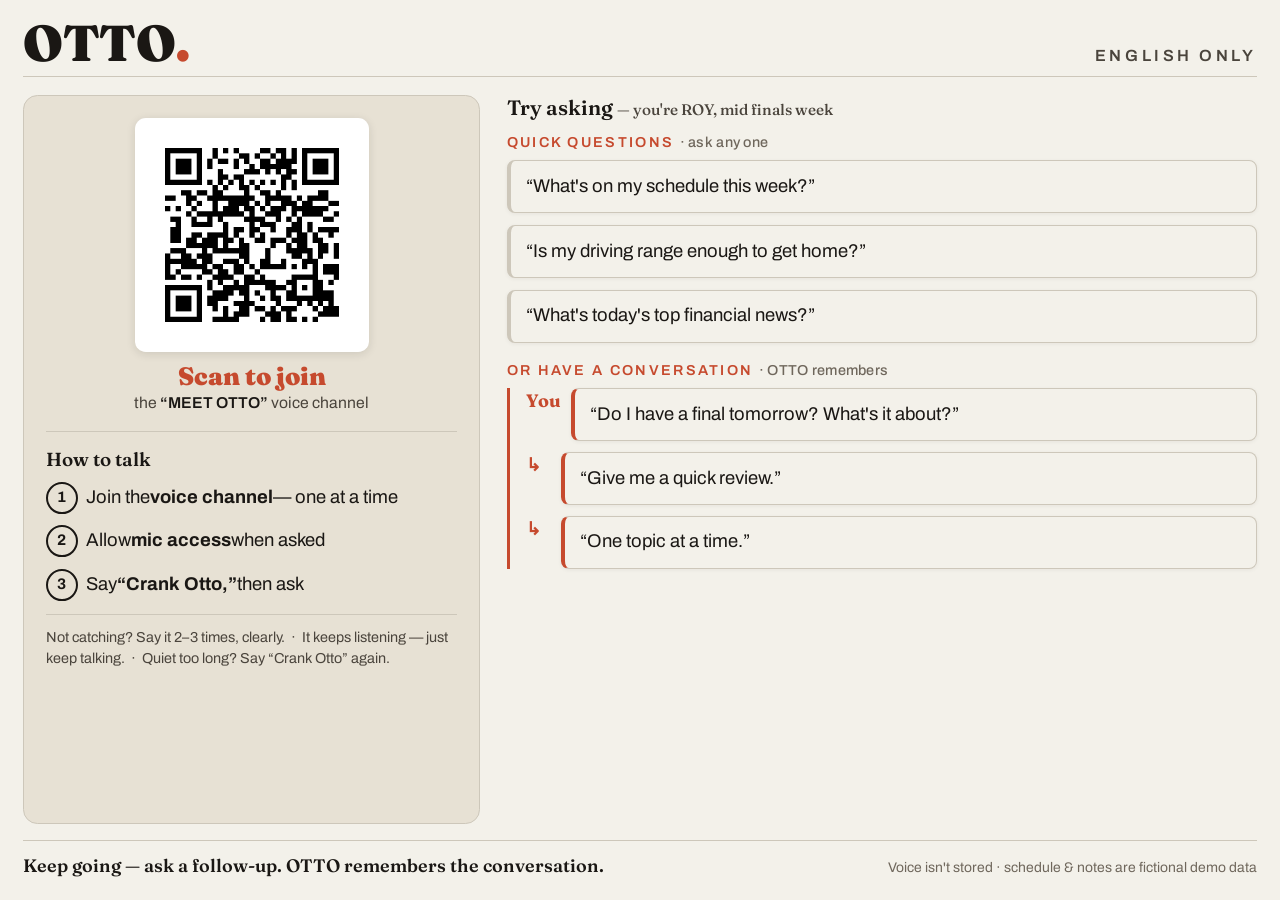
==== ipad-preview.html @ 3bde8e55 "stage redesign as ipad-preview.html (live ipad-examples.html unchanged) Co-Authored-By: Claude Opus " ====
<!DOCTYPE html>
<html lang="en">
<head>
<meta charset="UTF-8">
<meta name="viewport" content="width=device-width, initial-scale=1, viewport-fit=cover">
<meta name="apple-mobile-web-app-capable" content="yes">
<meta name="mobile-web-app-capable" content="yes">
<meta name="apple-mobile-web-app-status-bar-style" content="default">
<meta name="apple-mobile-web-app-title" content="OTTO">
<title>OTTO — Scan & talk</title>
<link rel="preconnect" href="https://fonts.googleapis.com">
<link rel="preconnect" href="https://fonts.gstatic.com" crossorigin>
<link href="https://fonts.googleapis.com/css2?family=Fraunces:ital,opsz,wght@0,9..144,600;0,9..144,900;1,9..144,600&family=Archivo:wght@400;500;600&display=swap" rel="stylesheet">
<style>
  :root{
    --bg:#f3f1ea; --paper:#1a1714; --accent:#c64a2e;
    --mute:#6f675c;            /* darkened for contrast (#5) */
    --rule:#cdc7ba; --panel:#e7e1d4; --body:#4a443c;
    --serif:"Fraunces",Georgia,"Times New Roman",serif;
    --sans:"Archivo",system-ui,-apple-system,"Helvetica Neue",Arial,sans-serif;
  }
  *{box-sizing:border-box; margin:0; padding:0;}
  html,body{height:100%;}
  body{
    background:var(--bg); color:var(--paper); font-family:var(--sans);
    min-height:100vh; width:100vw; overflow:auto;          /* (#2) 무음 잘림 방지 */
    display:flex; flex-direction:column;
    padding:clamp(16px,2.6vmin,34px);
  }

  /* ===== Top bar ===== */
  .topbar{display:flex; align-items:baseline; justify-content:space-between;
    border-bottom:1px solid var(--rule); padding-bottom:clamp(8px,1.3vmin,16px);}
  .wordmark{font-family:var(--serif); font-weight:900;
    font-size:clamp(34px,5.6vmin,68px); line-height:.8; letter-spacing:-.01em;}
  .wordmark .dot{color:var(--accent);}                      /* accent #1 */
  .lang{font-size:clamp(13px,1.8vmin,21px); letter-spacing:.22em; text-transform:uppercase;
    color:var(--body); font-weight:600; white-space:nowrap;}

  /* ===== Main split: ENTRY (left, dominant) | EXAMPLES (right) ===== */
  .main{flex:1; display:flex; gap:clamp(20px,3vmin,44px); padding-top:clamp(14px,2vmin,26px);
    min-height:0;}

  /* ---- LEFT: the real entry path (#1) ---- */
  .entry{flex:0 0 37%; display:flex; flex-direction:column; align-items:center;
    background:var(--panel); border:1px solid var(--rule); border-radius:clamp(12px,1.6vmin,20px);
    padding:clamp(16px,2.4vmin,30px); text-align:center;}
  .qr{width:clamp(150px,26vmin,300px); height:clamp(150px,26vmin,300px);
    background:#fff; border-radius:clamp(8px,1.2vmin,14px); padding:clamp(6px,1vmin,12px);
    object-fit:contain; box-shadow:0 2px 10px rgba(26,23,20,.12);}
  .qr-cap{font-family:var(--serif); font-weight:900; color:var(--accent);  /* accent #2 (CTA) */
    font-size:clamp(20px,2.8vmin,36px); margin-top:clamp(8px,1.3vmin,16px); line-height:1.05;}
  .qr-sub{color:var(--body); font-size:clamp(13px,1.75vmin,21px); margin-top:clamp(3px,.5vmin,7px);}
  .qr-sub b{font-weight:600; color:var(--paper);}
  .howlabel{font-family:var(--serif); font-weight:600; font-size:clamp(16px,2.1vmin,26px);
    margin:clamp(14px,2.2vmin,26px) 0 clamp(8px,1.3vmin,15px); align-self:stretch; text-align:left;
    border-top:1px solid var(--rule); padding-top:clamp(12px,1.8vmin,20px);}
  .steps{list-style:none; counter-reset:s; display:flex; flex-direction:column;
    gap:clamp(8px,1.4vmin,16px); align-self:stretch;}
  .steps li{counter-increment:s; position:relative; padding-left:clamp(34px,4.4vmin,52px);
    font-size:clamp(15px,2.05vmin,25px); line-height:1.3; text-align:left;
    display:flex; align-items:center; min-height:clamp(26px,3.4vmin,42px);}
  .steps li::before{content:counter(s); position:absolute; left:0; top:50%; transform:translateY(-50%);
    width:clamp(24px,3.1vmin,38px); height:clamp(24px,3.1vmin,38px); border-radius:50%;
    border:2px solid var(--paper); color:var(--paper); font-weight:700;
    font-size:clamp(13px,1.7vmin,21px); display:flex; align-items:center; justify-content:center;}
  .steps b{font-weight:700;}
  .tips{align-self:stretch; text-align:left; margin-top:clamp(10px,1.6vmin,18px);
    border-top:1px solid var(--rule); padding-top:clamp(8px,1.3vmin,14px);
    font-size:clamp(12px,1.6vmin,18px); line-height:1.45; color:var(--body);}

  /* ---- RIGHT: examples (supporting) ---- */
  .examples{flex:1; display:flex; flex-direction:column; min-width:0;}
  .ex-head{font-family:var(--serif); font-weight:600; font-size:clamp(17px,2.3vmin,28px);
    margin-bottom:clamp(10px,1.6vmin,18px);}
  .ex-head .who{color:var(--body); font-weight:500; font-size:.74em;}
  .ex-groups{flex:1; display:flex; flex-direction:column; gap:clamp(14px,2.2vmin,26px); min-height:0;}
  .group-label{font-size:clamp(12px,1.6vmin,18px); letter-spacing:.16em; text-transform:uppercase;
    color:var(--accent); font-weight:600; margin-bottom:clamp(7px,1.1vmin,13px);}  /* accent #3 */
  .group-label .n{color:var(--mute); letter-spacing:.02em; text-transform:none; font-weight:500;}

  /* a question = quote block (not a button) (#4,#10) */
  .q{background:var(--bg); border:1px solid var(--rule); border-left:4px solid var(--rule);
    border-radius:8px; box-shadow:0 1px 4px rgba(26,23,20,.06);
    padding:clamp(9px,1.5vmin,17px) clamp(12px,1.7vmin,18px);
    font-size:clamp(15px,2.05vmin,25px); line-height:1.3; color:var(--paper);}
  .q::before{content:"“";} .q::after{content:"”";}

  /* one-shots: separate cards, even spacing */
  .oneshots{display:flex; flex-direction:column; gap:clamp(8px,1.3vmin,15px);}

  /* conversation: a connected thread (#6) */
  .thread{border-left:3px solid var(--accent); padding-left:clamp(12px,1.8vmin,22px);
    display:flex; flex-direction:column; gap:clamp(7px,1.2vmin,14px);}
  .thread .q{border-left-color:var(--accent);}
  .thread .turn{display:flex; align-items:flex-start; gap:clamp(7px,1.1vmin,12px);}
  .thread .turn .lead{font-family:var(--serif); font-weight:700; color:var(--accent);
    font-size:clamp(15px,2vmin,24px); line-height:1.4; flex:0 0 auto; min-width:1.4em;}
  .thread .turn .q{flex:1;}

  /* ===== Footer ===== */
  .footer{border-top:1px solid var(--rule); padding-top:clamp(9px,1.4vmin,16px);
    margin-top:clamp(12px,1.8vmin,20px);
    display:flex; align-items:baseline; justify-content:space-between; gap:2vmin;}
  .keepgoing{font-family:var(--serif); font-weight:600; font-size:clamp(15px,2vmin,26px);}
  .privacy{font-size:clamp(12px,1.55vmin,18px); color:var(--mute); white-space:nowrap;}

  /* ===== Responsive: portrait → QR/entry on top (#10) ===== */
  @media (orientation:portrait){
    .main{flex-direction:column;}
    .entry{flex:none;}
  }
</style>
</head>
<body>

  <header class="topbar">
    <span class="wordmark">OTTO<span class="dot">.</span></span>
    <span class="lang">English only</span>
  </header>

  <main class="main">

    <!-- LEFT — the entry path (dominant) -->
    <section class="entry">
      <img class="qr" src="otto_qr.png" alt="Discord QR">
      <div class="qr-cap">Scan to join</div>
      <div class="qr-sub">the <b>“MEET OTTO”</b> voice channel</div>

      <div class="howlabel">How to talk</div>
      <ol class="steps">
        <li>Join the <b>voice channel</b> — one at a time</li>
        <li>Allow <b>mic access</b> when asked</li>
        <li>Say <b>“Crank&nbsp;Otto,”</b> then ask</li>
      </ol>
      <div class="tips">
        Not catching? Say it 2–3 times, clearly. &nbsp;·&nbsp;
        It keeps listening — just keep talking. &nbsp;·&nbsp;
        Quiet too long? Say “Crank Otto” again.
      </div>
    </section>

    <!-- RIGHT — what to ask (supporting) -->
    <section class="examples">
      <div class="ex-head">Try asking <span class="who">— you're ROY, mid finals week</span></div>

      <div class="ex-groups">
        <div>
          <div class="group-label">Quick questions <span class="n">· ask any one</span></div>
          <div class="oneshots">
            <div class="q">What's on my schedule this week?</div>
            <div class="q">Is my driving range enough to get home?</div>
            <div class="q">What's today's top financial news?</div>
          </div>
        </div>

        <div>
          <div class="group-label">Or have a conversation <span class="n">· OTTO remembers</span></div>
          <div class="thread">
            <div class="turn"><span class="lead">You</span><span class="q">Do I have a final tomorrow? What's it about?</span></div>
            <div class="turn"><span class="lead">↳</span><span class="q">Give me a quick review.</span></div>
            <div class="turn"><span class="lead">↳</span><span class="q">One topic at a time.</span></div>
          </div>
        </div>
      </div>
    </section>

  </main>

  <footer class="footer">
    <span class="keepgoing">Keep going — ask a follow-up. OTTO remembers the conversation.</span>
    <span class="privacy">Voice isn't stored · schedule &amp; notes are fictional demo data</span>
  </footer>

  <!-- 10분 자동 새로고침(검증 완료). 폰트는 브라우저 캐시라 재로드 시 FOUT 거의 없음. 부스 확정 시 제거 가능. -->
  <script>setTimeout(function(){ location.reload(); }, 600000);</script>

</body>
</html>
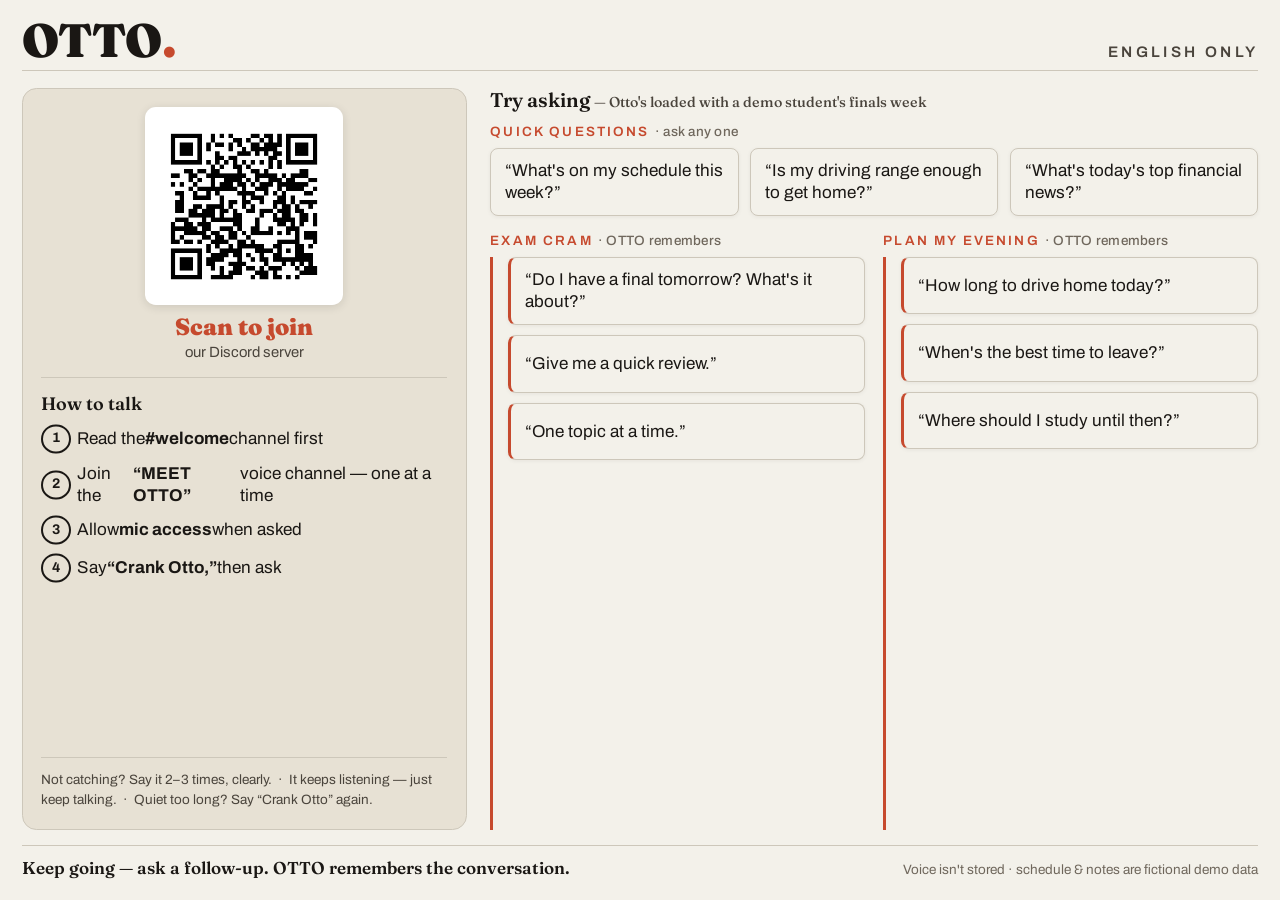
==== commit 3a2b8752: "preview: ipad v3 — #welcome step, uniform thread cards, restore Plan my evening, drop ROY identity C" ====
--- a/ipad-preview.html
+++ b/ipad-preview.html
@@ -14,8 +14,7 @@
 <style>
   :root{
     --bg:#f3f1ea; --paper:#1a1714; --accent:#c64a2e;
-    --mute:#6f675c;            /* darkened for contrast (#5) */
-    --rule:#cdc7ba; --panel:#e7e1d4; --body:#4a443c;
+    --mute:#6f675c; --rule:#cdc7ba; --panel:#e7e1d4; --body:#4a443c;
     --serif:"Fraunces",Georgia,"Times New Roman",serif;
     --sans:"Archivo",system-ui,-apple-system,"Helvetica Neue",Arial,sans-serif;
   }
@@ -23,92 +22,91 @@
   html,body{height:100%;}
   body{
     background:var(--bg); color:var(--paper); font-family:var(--sans);
-    min-height:100vh; width:100vw; overflow:auto;          /* (#2) 무음 잘림 방지 */
-    display:flex; flex-direction:column;
-    padding:clamp(16px,2.6vmin,34px);
+    min-height:100vh; width:100vw; overflow:auto;
+    display:flex; flex-direction:column; padding:clamp(14px,2.4vmin,30px);
   }
 
   /* ===== Top bar ===== */
   .topbar{display:flex; align-items:baseline; justify-content:space-between;
-    border-bottom:1px solid var(--rule); padding-bottom:clamp(8px,1.3vmin,16px);}
+    border-bottom:1px solid var(--rule); padding-bottom:clamp(7px,1.2vmin,14px);}
   .wordmark{font-family:var(--serif); font-weight:900;
-    font-size:clamp(34px,5.6vmin,68px); line-height:.8; letter-spacing:-.01em;}
-  .wordmark .dot{color:var(--accent);}                      /* accent #1 */
-  .lang{font-size:clamp(13px,1.8vmin,21px); letter-spacing:.22em; text-transform:uppercase;
+    font-size:clamp(32px,5.2vmin,64px); line-height:.8; letter-spacing:-.01em;}
+  .wordmark .dot{color:var(--accent);}
+  .lang{font-size:clamp(12px,1.7vmin,20px); letter-spacing:.22em; text-transform:uppercase;
     color:var(--body); font-weight:600; white-space:nowrap;}
 
-  /* ===== Main split: ENTRY (left, dominant) | EXAMPLES (right) ===== */
-  .main{flex:1; display:flex; gap:clamp(20px,3vmin,44px); padding-top:clamp(14px,2vmin,26px);
+  /* ===== Split: ENTRY (left, dominant) | EXAMPLES (right) ===== */
+  .main{flex:1; display:flex; gap:clamp(18px,2.6vmin,40px); padding-top:clamp(12px,1.8vmin,22px);
     min-height:0;}
 
-  /* ---- LEFT: the real entry path (#1) ---- */
-  .entry{flex:0 0 37%; display:flex; flex-direction:column; align-items:center;
+  /* ---- LEFT entry ---- */
+  .entry{flex:0 0 36%; display:flex; flex-direction:column; align-items:center;
     background:var(--panel); border:1px solid var(--rule); border-radius:clamp(12px,1.6vmin,20px);
-    padding:clamp(16px,2.4vmin,30px); text-align:center;}
-  .qr{width:clamp(150px,26vmin,300px); height:clamp(150px,26vmin,300px);
-    background:#fff; border-radius:clamp(8px,1.2vmin,14px); padding:clamp(6px,1vmin,12px);
+    padding:clamp(14px,2.1vmin,28px); text-align:center;}
+  .qr{width:clamp(132px,22vmin,264px); height:clamp(132px,22vmin,264px);
+    background:#fff; border-radius:clamp(8px,1.2vmin,14px); padding:clamp(5px,.9vmin,11px);
     object-fit:contain; box-shadow:0 2px 10px rgba(26,23,20,.12);}
-  .qr-cap{font-family:var(--serif); font-weight:900; color:var(--accent);  /* accent #2 (CTA) */
-    font-size:clamp(20px,2.8vmin,36px); margin-top:clamp(8px,1.3vmin,16px); line-height:1.05;}
-  .qr-sub{color:var(--body); font-size:clamp(13px,1.75vmin,21px); margin-top:clamp(3px,.5vmin,7px);}
+  .qr-cap{font-family:var(--serif); font-weight:900; color:var(--accent);
+    font-size:clamp(19px,2.6vmin,34px); margin-top:clamp(7px,1.1vmin,14px); line-height:1.05;}
+  .qr-sub{color:var(--body); font-size:clamp(12px,1.65vmin,20px); margin-top:clamp(2px,.4vmin,6px);}
   .qr-sub b{font-weight:600; color:var(--paper);}
-  .howlabel{font-family:var(--serif); font-weight:600; font-size:clamp(16px,2.1vmin,26px);
-    margin:clamp(14px,2.2vmin,26px) 0 clamp(8px,1.3vmin,15px); align-self:stretch; text-align:left;
-    border-top:1px solid var(--rule); padding-top:clamp(12px,1.8vmin,20px);}
+  .howlabel{font-family:var(--serif); font-weight:600; font-size:clamp(15px,2vmin,25px);
+    margin:clamp(12px,1.9vmin,22px) 0 clamp(7px,1.1vmin,13px); align-self:stretch; text-align:left;
+    border-top:1px solid var(--rule); padding-top:clamp(10px,1.6vmin,18px);}
   .steps{list-style:none; counter-reset:s; display:flex; flex-direction:column;
-    gap:clamp(8px,1.4vmin,16px); align-self:stretch;}
-  .steps li{counter-increment:s; position:relative; padding-left:clamp(34px,4.4vmin,52px);
-    font-size:clamp(15px,2.05vmin,25px); line-height:1.3; text-align:left;
-    display:flex; align-items:center; min-height:clamp(26px,3.4vmin,42px);}
+    gap:clamp(6px,1.1vmin,13px); align-self:stretch;}
+  .steps li{counter-increment:s; position:relative; padding-left:clamp(30px,3.9vmin,46px);
+    font-size:clamp(14px,1.9vmin,23px); line-height:1.28; text-align:left;
+    display:flex; align-items:center; min-height:clamp(24px,3.1vmin,38px);}
   .steps li::before{content:counter(s); position:absolute; left:0; top:50%; transform:translateY(-50%);
-    width:clamp(24px,3.1vmin,38px); height:clamp(24px,3.1vmin,38px); border-radius:50%;
+    width:clamp(22px,2.8vmin,34px); height:clamp(22px,2.8vmin,34px); border-radius:50%;
     border:2px solid var(--paper); color:var(--paper); font-weight:700;
-    font-size:clamp(13px,1.7vmin,21px); display:flex; align-items:center; justify-content:center;}
+    font-size:clamp(12px,1.55vmin,19px); display:flex; align-items:center; justify-content:center;}
   .steps b{font-weight:700;}
-  .tips{align-self:stretch; text-align:left; margin-top:clamp(10px,1.6vmin,18px);
-    border-top:1px solid var(--rule); padding-top:clamp(8px,1.3vmin,14px);
-    font-size:clamp(12px,1.6vmin,18px); line-height:1.45; color:var(--body);}
+  .tips{align-self:stretch; text-align:left; margin-top:auto; padding-top:clamp(8px,1.3vmin,15px);
+    border-top:1px solid var(--rule);
+    font-size:clamp(11px,1.5vmin,17px); line-height:1.5; color:var(--body);}
 
-  /* ---- RIGHT: examples (supporting) ---- */
+  /* ---- RIGHT examples ---- */
   .examples{flex:1; display:flex; flex-direction:column; min-width:0;}
-  .ex-head{font-family:var(--serif); font-weight:600; font-size:clamp(17px,2.3vmin,28px);
-    margin-bottom:clamp(10px,1.6vmin,18px);}
-  .ex-head .who{color:var(--body); font-weight:500; font-size:.74em;}
-  .ex-groups{flex:1; display:flex; flex-direction:column; gap:clamp(14px,2.2vmin,26px); min-height:0;}
-  .group-label{font-size:clamp(12px,1.6vmin,18px); letter-spacing:.16em; text-transform:uppercase;
-    color:var(--accent); font-weight:600; margin-bottom:clamp(7px,1.1vmin,13px);}  /* accent #3 */
+  .ex-head{font-family:var(--serif); font-weight:600; font-size:clamp(16px,2.2vmin,27px);
+    margin-bottom:clamp(9px,1.4vmin,16px);}
+  .ex-head .who{color:var(--body); font-weight:500; font-size:.72em;}
+  .group-label{font-size:clamp(11px,1.5vmin,17px); letter-spacing:.16em; text-transform:uppercase;
+    color:var(--accent); font-weight:600; margin-bottom:clamp(6px,.95vmin,12px);}
   .group-label .n{color:var(--mute); letter-spacing:.02em; text-transform:none; font-weight:500;}
 
-  /* a question = quote block (not a button) (#4,#10) */
-  .q{background:var(--bg); border:1px solid var(--rule); border-left:4px solid var(--rule);
-    border-radius:8px; box-shadow:0 1px 4px rgba(26,23,20,.06);
-    padding:clamp(9px,1.5vmin,17px) clamp(12px,1.7vmin,18px);
-    font-size:clamp(15px,2.05vmin,25px); line-height:1.3; color:var(--paper);}
-  .q::before{content:"“";} .q::after{content:"”";}
+  /* a question card — uniform height (#2 ragged fix), quote-block (#4,#10) */
+  .q{display:flex; align-items:center;
+    background:var(--bg); border:1px solid var(--rule); border-radius:8px;
+    box-shadow:0 1px 4px rgba(26,23,20,.06);
+    padding:clamp(8px,1.3vmin,15px) clamp(11px,1.55vmin,17px);
+    font-size:clamp(14px,1.9vmin,23px); line-height:1.26; color:var(--paper);
+    min-height:clamp(46px,6.4vmin,82px);}                 /* 통일 높이 → 안 들쭉날쭉 */
+  .q .t::before{content:"“";} .q .t::after{content:"”";}
 
-  /* one-shots: separate cards, even spacing */
-  .oneshots{display:flex; flex-direction:column; gap:clamp(8px,1.3vmin,15px);}
+  /* one-shots: a row of 3 neutral cards */
+  .oneshots{display:flex; gap:clamp(8px,1.3vmin,15px);}
+  .oneshots .q{flex:1;}
 
-  /* conversation: a connected thread (#6) */
-  .thread{border-left:3px solid var(--accent); padding-left:clamp(12px,1.8vmin,22px);
-    display:flex; flex-direction:column; gap:clamp(7px,1.2vmin,14px);}
-  .thread .q{border-left-color:var(--accent);}
-  .thread .turn{display:flex; align-items:flex-start; gap:clamp(7px,1.1vmin,12px);}
-  .thread .turn .lead{font-family:var(--serif); font-weight:700; color:var(--accent);
-    font-size:clamp(15px,2vmin,24px); line-height:1.4; flex:0 0 auto; min-width:1.4em;}
-  .thread .turn .q{flex:1;}
+  /* conversations: two threads side by side, each accent-connected */
+  .convos{flex:1; display:flex; gap:clamp(14px,2vmin,28px); min-height:0;
+    margin-top:clamp(12px,1.9vmin,22px);}
+  .thread{flex:1; display:flex; flex-direction:column; min-width:0;}
+  .thread .turns{flex:1; display:flex; flex-direction:column; gap:clamp(7px,1.1vmin,13px);
+    border-left:3px solid var(--accent); padding-left:clamp(11px,1.6vmin,20px);}
+  .thread .turns .q{border-left:3px solid var(--accent);}
 
   /* ===== Footer ===== */
-  .footer{border-top:1px solid var(--rule); padding-top:clamp(9px,1.4vmin,16px);
-    margin-top:clamp(12px,1.8vmin,20px);
+  .footer{border-top:1px solid var(--rule); padding-top:clamp(8px,1.3vmin,15px);
+    margin-top:clamp(10px,1.6vmin,18px);
     display:flex; align-items:baseline; justify-content:space-between; gap:2vmin;}
-  .keepgoing{font-family:var(--serif); font-weight:600; font-size:clamp(15px,2vmin,26px);}
-  .privacy{font-size:clamp(12px,1.55vmin,18px); color:var(--mute); white-space:nowrap;}
+  .keepgoing{font-family:var(--serif); font-weight:600; font-size:clamp(14px,1.9vmin,25px);}
+  .privacy{font-size:clamp(11px,1.5vmin,17px); color:var(--mute); white-space:nowrap;}
 
-  /* ===== Responsive: portrait → QR/entry on top (#10) ===== */
   @media (orientation:portrait){
-    .main{flex-direction:column;}
-    .entry{flex:none;}
+    .main{flex-direction:column;} .entry{flex:none;}
+    .convos{flex-direction:column;}
   }
 </style>
 </head>
@@ -121,15 +119,16 @@
 
   <main class="main">
 
-    <!-- LEFT — the entry path (dominant) -->
+    <!-- LEFT — entry path (dominant) -->
     <section class="entry">
       <img class="qr" src="otto_qr.png" alt="Discord QR">
       <div class="qr-cap">Scan to join</div>
-      <div class="qr-sub">the <b>“MEET OTTO”</b> voice channel</div>
+      <div class="qr-sub">our Discord server</div>
 
       <div class="howlabel">How to talk</div>
       <ol class="steps">
-        <li>Join the <b>voice channel</b> — one at a time</li>
+        <li>Read the <b>#welcome</b> channel first</li>
+        <li>Join the <b>“MEET OTTO”</b> voice channel — one at a time</li>
         <li>Allow <b>mic access</b> when asked</li>
         <li>Say <b>“Crank&nbsp;Otto,”</b> then ask</li>
       </ol>
@@ -140,26 +139,32 @@
       </div>
     </section>
 
-    <!-- RIGHT — what to ask (supporting) -->
+    <!-- RIGHT — what to ask -->
     <section class="examples">
-      <div class="ex-head">Try asking <span class="who">— you're ROY, mid finals week</span></div>
+      <div class="ex-head">Try asking <span class="who">— Otto's loaded with a demo student's finals week</span></div>
 
-      <div class="ex-groups">
-        <div>
-          <div class="group-label">Quick questions <span class="n">· ask any one</span></div>
-          <div class="oneshots">
-            <div class="q">What's on my schedule this week?</div>
-            <div class="q">Is my driving range enough to get home?</div>
-            <div class="q">What's today's top financial news?</div>
+      <div class="group-label">Quick questions <span class="n">· ask any one</span></div>
+      <div class="oneshots">
+        <div class="q"><span class="t">What's on my schedule this week?</span></div>
+        <div class="q"><span class="t">Is my driving range enough to get home?</span></div>
+        <div class="q"><span class="t">What's today's top financial news?</span></div>
+      </div>
+
+      <div class="convos">
+        <div class="thread">
+          <div class="group-label">Exam cram <span class="n">· OTTO remembers</span></div>
+          <div class="turns">
+            <div class="q"><span class="t">Do I have a final tomorrow? What's it about?</span></div>
+            <div class="q"><span class="t">Give me a quick review.</span></div>
+            <div class="q"><span class="t">One topic at a time.</span></div>
           </div>
         </div>
-
-        <div>
-          <div class="group-label">Or have a conversation <span class="n">· OTTO remembers</span></div>
-          <div class="thread">
-            <div class="turn"><span class="lead">You</span><span class="q">Do I have a final tomorrow? What's it about?</span></div>
-            <div class="turn"><span class="lead">↳</span><span class="q">Give me a quick review.</span></div>
-            <div class="turn"><span class="lead">↳</span><span class="q">One topic at a time.</span></div>
+        <div class="thread">
+          <div class="group-label">Plan my evening <span class="n">· OTTO remembers</span></div>
+          <div class="turns">
+            <div class="q"><span class="t">How long to drive home today?</span></div>
+            <div class="q"><span class="t">When's the best time to leave?</span></div>
+            <div class="q"><span class="t">Where should I study until then?</span></div>
           </div>
         </div>
       </div>
@@ -172,7 +177,6 @@
     <span class="privacy">Voice isn't stored · schedule &amp; notes are fictional demo data</span>
   </footer>
 
-  <!-- 10분 자동 새로고침(검증 완료). 폰트는 브라우저 캐시라 재로드 시 FOUT 거의 없음. 부스 확정 시 제거 가능. -->
   <script>setTimeout(function(){ location.reload(); }, 600000);</script>
 
 </body>
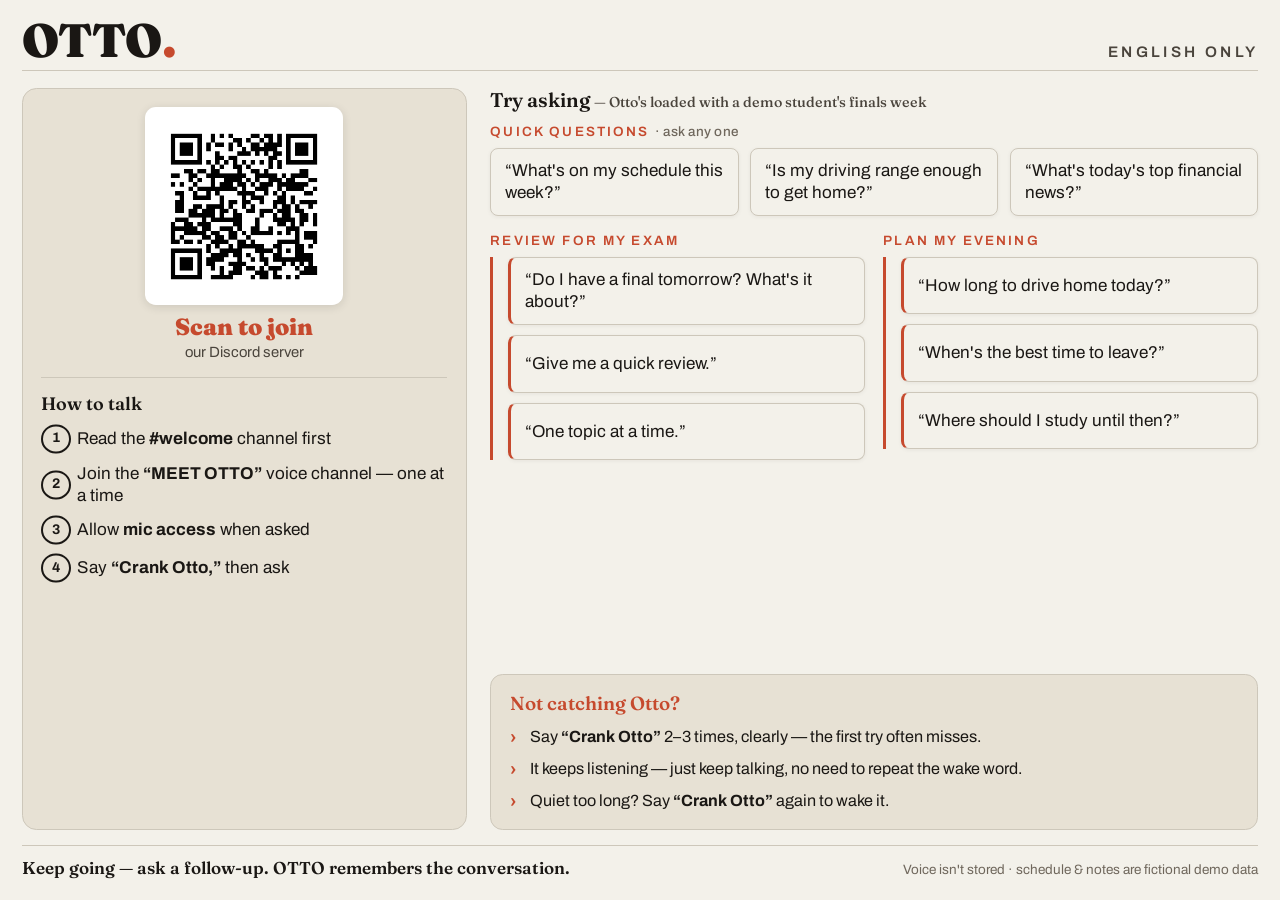
==== commit 8f98cf60: "preview: ipad v4 — fix #welcome spacing, move Not catching to lower-right panel, trim accent lines, " ====
--- a/ipad-preview.html
+++ b/ipad-preview.html
@@ -89,13 +89,25 @@
   .oneshots{display:flex; gap:clamp(8px,1.3vmin,15px);}
   .oneshots .q{flex:1;}
 
-  /* conversations: two threads side by side, each accent-connected */
-  .convos{flex:1; display:flex; gap:clamp(14px,2vmin,28px); min-height:0;
+  /* conversations: two threads side by side — sized to content (accent line is cut, not stretched) */
+  .convos{display:flex; gap:clamp(14px,2vmin,28px);
     margin-top:clamp(12px,1.9vmin,22px);}
   .thread{flex:1; display:flex; flex-direction:column; min-width:0;}
-  .thread .turns{flex:1; display:flex; flex-direction:column; gap:clamp(7px,1.1vmin,13px);
+  .thread .turns{display:flex; flex-direction:column; gap:clamp(7px,1.1vmin,13px);
     border-left:3px solid var(--accent); padding-left:clamp(11px,1.6vmin,20px);}
   .thread .turns .q{border-left:3px solid var(--accent);}
+
+  /* help — a proper panel in the lower-right empty space */
+  .help{margin-top:auto; background:var(--panel); border:1px solid var(--rule);
+    border-radius:clamp(10px,1.4vmin,18px); padding:clamp(13px,1.9vmin,24px) clamp(15px,2.1vmin,26px);}
+  .help-title{font-family:var(--serif); font-weight:600; color:var(--accent);
+    font-size:clamp(16px,2.1vmin,27px); margin-bottom:clamp(8px,1.2vmin,15px);}
+  .help-list{list-style:none; display:flex; flex-direction:column; gap:clamp(6px,1vmin,13px);}
+  .help-list li{position:relative; padding-left:clamp(18px,2.2vmin,28px);
+    font-size:clamp(14px,1.8vmin,22px); line-height:1.4; color:var(--paper);}
+  .help-list li::before{content:"›"; position:absolute; left:0; top:-.04em;
+    color:var(--accent); font-weight:700; font-size:1.15em;}
+  .help-list b{font-weight:700;}
 
   /* ===== Footer ===== */
   .footer{border-top:1px solid var(--rule); padding-top:clamp(8px,1.3vmin,15px);
@@ -127,16 +139,11 @@
 
       <div class="howlabel">How to talk</div>
       <ol class="steps">
-        <li>Read the <b>#welcome</b> channel first</li>
-        <li>Join the <b>“MEET OTTO”</b> voice channel — one at a time</li>
-        <li>Allow <b>mic access</b> when asked</li>
-        <li>Say <b>“Crank&nbsp;Otto,”</b> then ask</li>
+        <li><span class="txt">Read the <b>#welcome</b> channel first</span></li>
+        <li><span class="txt">Join the <b>“MEET OTTO”</b> voice channel — one at a time</span></li>
+        <li><span class="txt">Allow <b>mic access</b> when asked</span></li>
+        <li><span class="txt">Say <b>“Crank&nbsp;Otto,”</b> then ask</span></li>
       </ol>
-      <div class="tips">
-        Not catching? Say it 2–3 times, clearly. &nbsp;·&nbsp;
-        It keeps listening — just keep talking. &nbsp;·&nbsp;
-        Quiet too long? Say “Crank Otto” again.
-      </div>
     </section>
 
     <!-- RIGHT — what to ask -->
@@ -152,7 +159,7 @@
 
       <div class="convos">
         <div class="thread">
-          <div class="group-label">Exam cram <span class="n">· OTTO remembers</span></div>
+          <div class="group-label">Review for my exam</div>
           <div class="turns">
             <div class="q"><span class="t">Do I have a final tomorrow? What's it about?</span></div>
             <div class="q"><span class="t">Give me a quick review.</span></div>
@@ -160,13 +167,22 @@
           </div>
         </div>
         <div class="thread">
-          <div class="group-label">Plan my evening <span class="n">· OTTO remembers</span></div>
+          <div class="group-label">Plan my evening</div>
           <div class="turns">
             <div class="q"><span class="t">How long to drive home today?</span></div>
             <div class="q"><span class="t">When's the best time to leave?</span></div>
             <div class="q"><span class="t">Where should I study until then?</span></div>
           </div>
         </div>
+      </div>
+
+      <div class="help">
+        <div class="help-title">Not catching Otto?</div>
+        <ul class="help-list">
+          <li>Say <b>“Crank Otto”</b> 2–3 times, clearly — the first try often misses.</li>
+          <li>It keeps listening — just keep talking, no need to repeat the wake word.</li>
+          <li>Quiet too long? Say <b>“Crank Otto”</b> again to wake it.</li>
+        </ul>
       </div>
     </section>
 
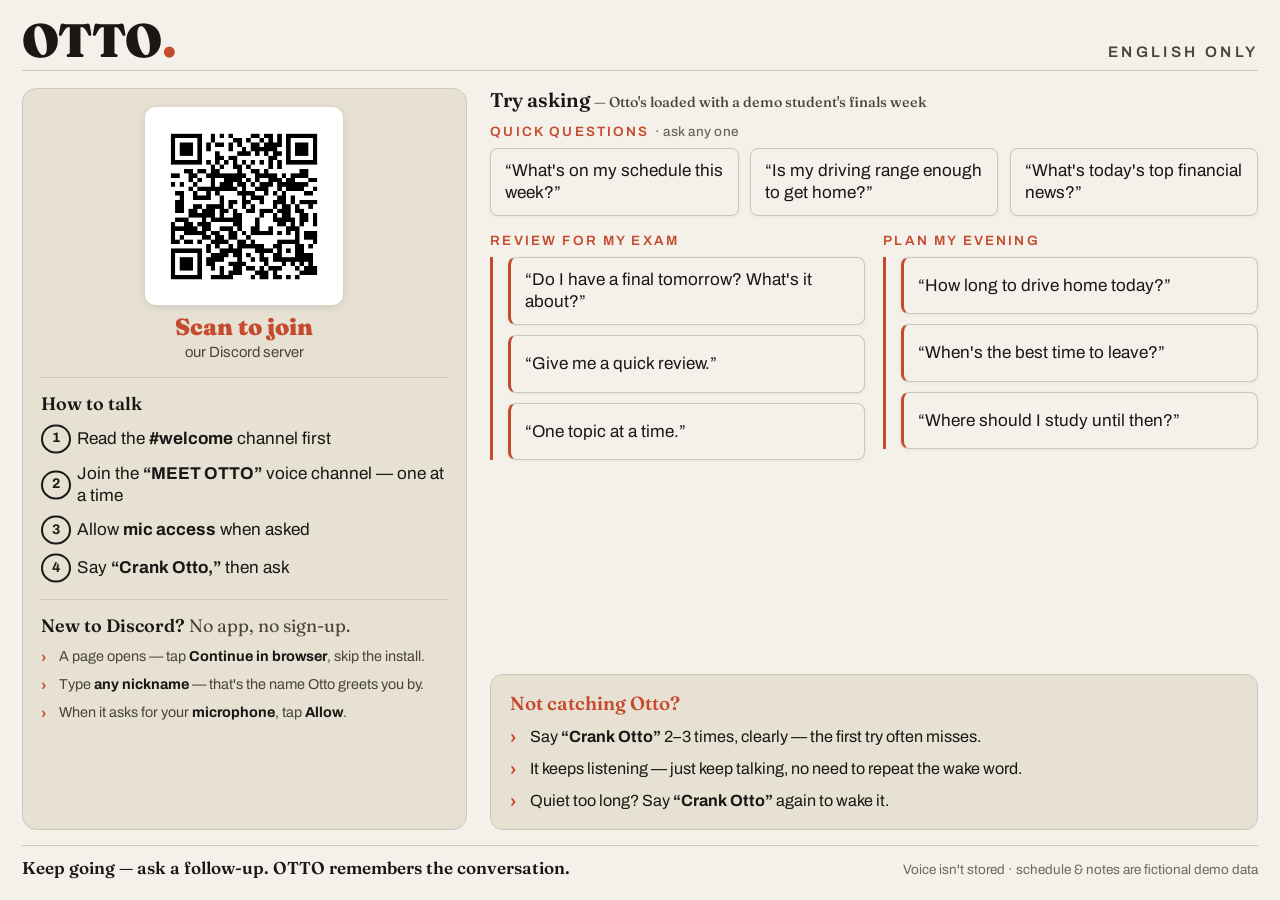
==== commit 1f60ee17: "preview: ipad v5 — add Discord-newbie note (browser guest path) below How to talk Co-Authored-By: Cl" ====
--- a/ipad-preview.html
+++ b/ipad-preview.html
@@ -63,9 +63,14 @@
     border:2px solid var(--paper); color:var(--paper); font-weight:700;
     font-size:clamp(12px,1.55vmin,19px); display:flex; align-items:center; justify-content:center;}
   .steps b{font-weight:700;}
-  .tips{align-self:stretch; text-align:left; margin-top:auto; padding-top:clamp(8px,1.3vmin,15px);
-    border-top:1px solid var(--rule);
-    font-size:clamp(11px,1.5vmin,17px); line-height:1.5; color:var(--body);}
+  /* Discord-newbie note — fills the left column's lower space */
+  .dnote{list-style:none; align-self:stretch; text-align:left;
+    display:flex; flex-direction:column; gap:clamp(5px,.9vmin,12px);}
+  .dnote li{position:relative; padding-left:clamp(16px,2vmin,25px);
+    font-size:clamp(12px,1.6vmin,20px); line-height:1.38; color:var(--body);}
+  .dnote li::before{content:"›"; position:absolute; left:0; top:-.02em;
+    color:var(--accent); font-weight:700; font-size:1.1em;}
+  .dnote b{font-weight:700; color:var(--paper);}
 
   /* ---- RIGHT examples ---- */
   .examples{flex:1; display:flex; flex-direction:column; min-width:0;}
@@ -144,6 +149,13 @@
         <li><span class="txt">Allow <b>mic access</b> when asked</span></li>
         <li><span class="txt">Say <b>“Crank&nbsp;Otto,”</b> then ask</span></li>
       </ol>
+
+      <div class="howlabel">New to Discord? <span style="font-weight:400;color:var(--body);">No app, no sign-up.</span></div>
+      <ul class="dnote">
+        <li>A page opens — tap <b>Continue in browser</b>, skip the install.</li>
+        <li>Type <b>any nickname</b> — that's the name Otto greets you by.</li>
+        <li>When it asks for your <b>microphone</b>, tap <b>Allow</b>.</li>
+      </ul>
     </section>
 
     <!-- RIGHT — what to ask -->
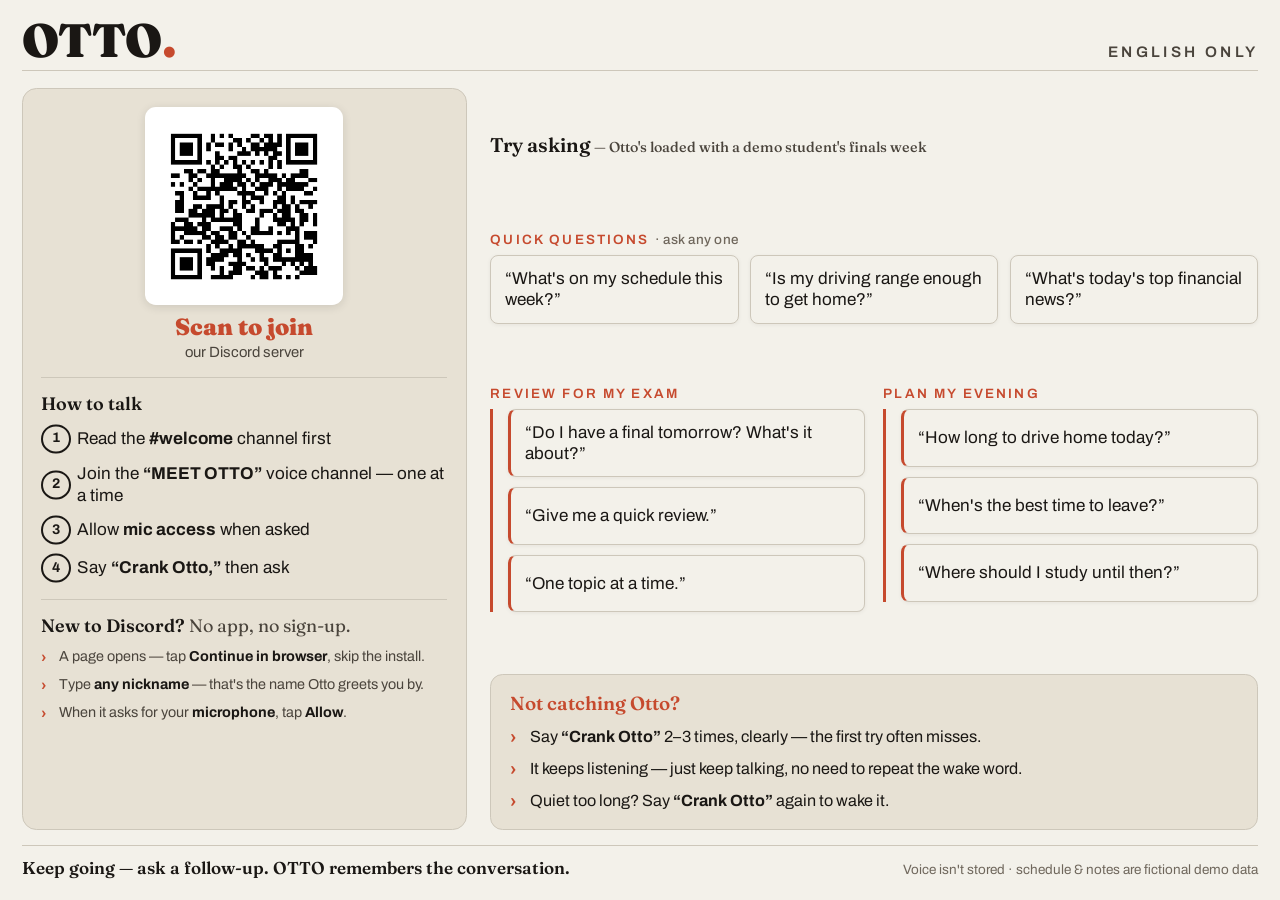
==== commit 793057f1: "preview: ipad v6 — space-evenly the right-column upper blocks to use empty space Co-Authored-By: Cla" ====
--- a/ipad-preview.html
+++ b/ipad-preview.html
@@ -74,6 +74,9 @@
 
   /* ---- RIGHT examples ---- */
   .examples{flex:1; display:flex; flex-direction:column; min-width:0;}
+  /* upper region spreads its blocks evenly so they don't cluster at the top */
+  .ex-top{flex:1; display:flex; flex-direction:column; justify-content:space-evenly;
+    gap:clamp(12px,1.8vmin,22px); padding-bottom:clamp(12px,1.8vmin,22px);}
   .ex-head{font-family:var(--serif); font-weight:600; font-size:clamp(16px,2.2vmin,27px);
     margin-bottom:clamp(9px,1.4vmin,16px);}
   .ex-head .who{color:var(--body); font-weight:500; font-size:.72em;}
@@ -95,15 +98,14 @@
   .oneshots .q{flex:1;}
 
   /* conversations: two threads side by side — sized to content (accent line is cut, not stretched) */
-  .convos{display:flex; gap:clamp(14px,2vmin,28px);
-    margin-top:clamp(12px,1.9vmin,22px);}
+  .convos{display:flex; gap:clamp(14px,2vmin,28px);}
   .thread{flex:1; display:flex; flex-direction:column; min-width:0;}
   .thread .turns{display:flex; flex-direction:column; gap:clamp(7px,1.1vmin,13px);
     border-left:3px solid var(--accent); padding-left:clamp(11px,1.6vmin,20px);}
   .thread .turns .q{border-left:3px solid var(--accent);}
 
   /* help — a proper panel in the lower-right empty space */
-  .help{margin-top:auto; background:var(--panel); border:1px solid var(--rule);
+  .help{background:var(--panel); border:1px solid var(--rule);
     border-radius:clamp(10px,1.4vmin,18px); padding:clamp(13px,1.9vmin,24px) clamp(15px,2.1vmin,26px);}
   .help-title{font-family:var(--serif); font-weight:600; color:var(--accent);
     font-size:clamp(16px,2.1vmin,27px); margin-bottom:clamp(8px,1.2vmin,15px);}
@@ -160,13 +162,16 @@
 
     <!-- RIGHT — what to ask -->
     <section class="examples">
+     <div class="ex-top">
       <div class="ex-head">Try asking <span class="who">— Otto's loaded with a demo student's finals week</span></div>
 
-      <div class="group-label">Quick questions <span class="n">· ask any one</span></div>
-      <div class="oneshots">
-        <div class="q"><span class="t">What's on my schedule this week?</span></div>
-        <div class="q"><span class="t">Is my driving range enough to get home?</span></div>
-        <div class="q"><span class="t">What's today's top financial news?</span></div>
+      <div class="qblock">
+        <div class="group-label">Quick questions <span class="n">· ask any one</span></div>
+        <div class="oneshots">
+          <div class="q"><span class="t">What's on my schedule this week?</span></div>
+          <div class="q"><span class="t">Is my driving range enough to get home?</span></div>
+          <div class="q"><span class="t">What's today's top financial news?</span></div>
+        </div>
       </div>
 
       <div class="convos">
@@ -187,6 +192,7 @@
           </div>
         </div>
       </div>
+     </div><!-- /.ex-top -->
 
       <div class="help">
         <div class="help-title">Not catching Otto?</div>
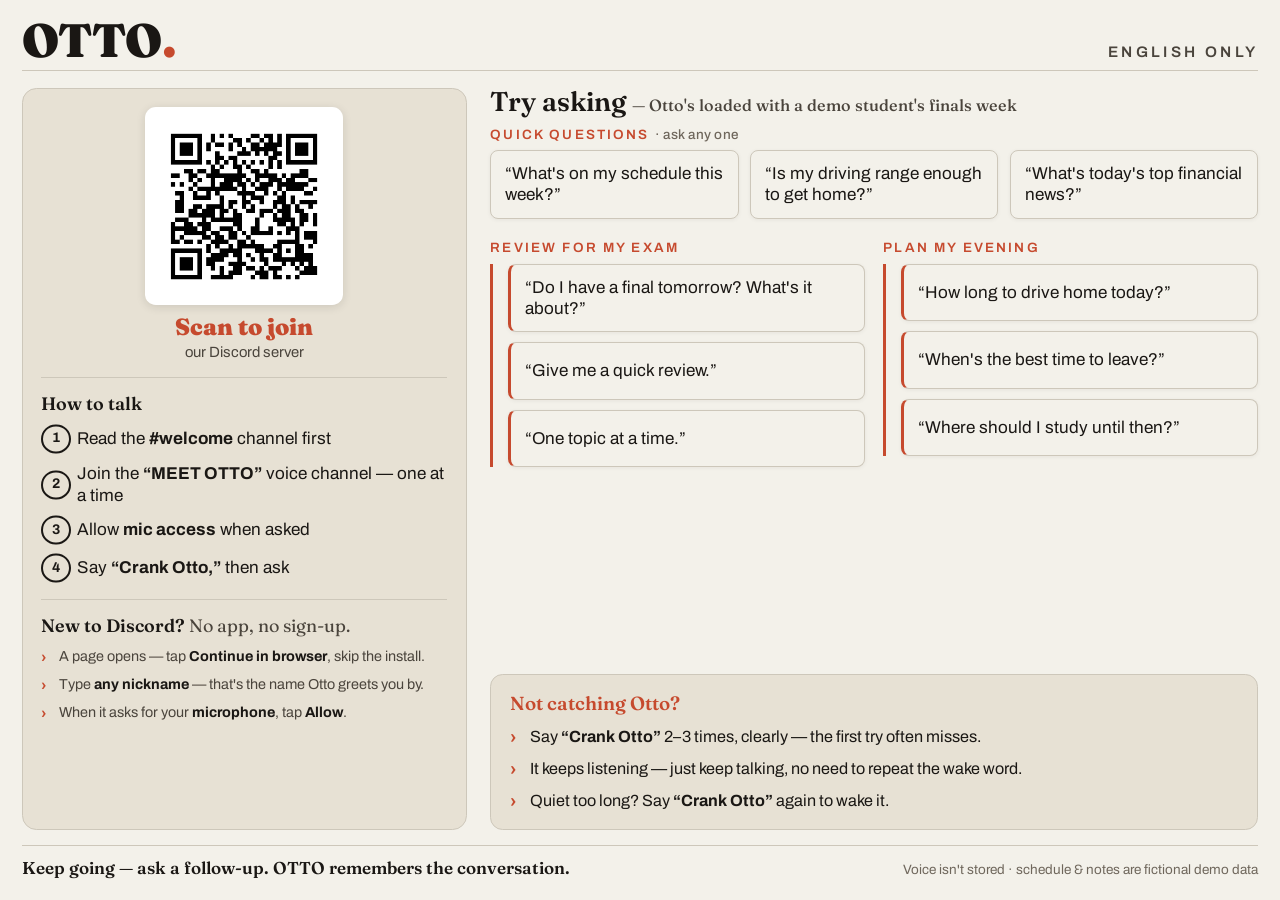
==== commit dc45e04a: "preview: ipad v7 — top-align right column, enlarge Try asking, tighten header gap, help pinned botto" ====
--- a/ipad-preview.html
+++ b/ipad-preview.html
@@ -74,12 +74,11 @@
 
   /* ---- RIGHT examples ---- */
   .examples{flex:1; display:flex; flex-direction:column; min-width:0;}
-  /* upper region spreads its blocks evenly so they don't cluster at the top */
-  .ex-top{flex:1; display:flex; flex-direction:column; justify-content:space-evenly;
-    gap:clamp(12px,1.8vmin,22px); padding-bottom:clamp(12px,1.8vmin,22px);}
-  .ex-head{font-family:var(--serif); font-weight:600; font-size:clamp(16px,2.2vmin,27px);
-    margin-bottom:clamp(9px,1.4vmin,16px);}
-  .ex-head .who{color:var(--body); font-weight:500; font-size:.72em;}
+  /* upper region — top-aligned, starts on the same line as the left panel's top */
+  .ex-top{display:flex; flex-direction:column;}
+  .ex-head{font-family:var(--serif); font-weight:600; font-size:clamp(20px,3vmin,40px);
+    line-height:1.05; margin-bottom:clamp(8px,1.2vmin,15px);}
+  .ex-head .who{color:var(--body); font-weight:500; font-size:.6em;}
   .group-label{font-size:clamp(11px,1.5vmin,17px); letter-spacing:.16em; text-transform:uppercase;
     color:var(--accent); font-weight:600; margin-bottom:clamp(6px,.95vmin,12px);}
   .group-label .n{color:var(--mute); letter-spacing:.02em; text-transform:none; font-weight:500;}
@@ -98,14 +97,14 @@
   .oneshots .q{flex:1;}
 
   /* conversations: two threads side by side — sized to content (accent line is cut, not stretched) */
-  .convos{display:flex; gap:clamp(14px,2vmin,28px);}
+  .convos{display:flex; gap:clamp(14px,2vmin,28px); margin-top:clamp(16px,2.4vmin,32px);}
   .thread{flex:1; display:flex; flex-direction:column; min-width:0;}
   .thread .turns{display:flex; flex-direction:column; gap:clamp(7px,1.1vmin,13px);
     border-left:3px solid var(--accent); padding-left:clamp(11px,1.6vmin,20px);}
   .thread .turns .q{border-left:3px solid var(--accent);}
 
   /* help — a proper panel in the lower-right empty space */
-  .help{background:var(--panel); border:1px solid var(--rule);
+  .help{margin-top:auto; background:var(--panel); border:1px solid var(--rule);
     border-radius:clamp(10px,1.4vmin,18px); padding:clamp(13px,1.9vmin,24px) clamp(15px,2.1vmin,26px);}
   .help-title{font-family:var(--serif); font-weight:600; color:var(--accent);
     font-size:clamp(16px,2.1vmin,27px); margin-bottom:clamp(8px,1.2vmin,15px);}
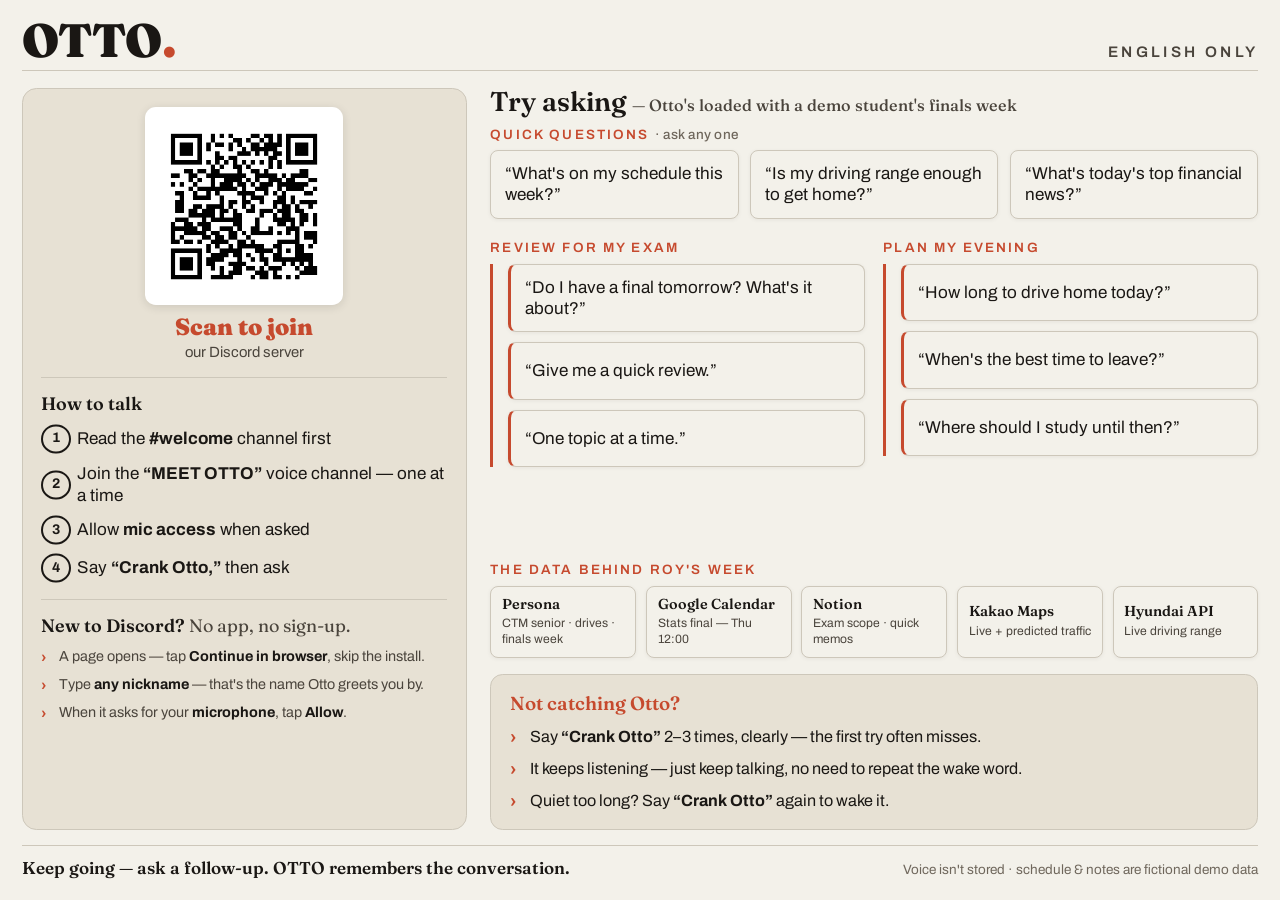
==== commit 3bedf202: "preview: ipad v8 — add data-sources strip (persona/calendar/notion/kakao/hyundai) filling lower-righ" ====
--- a/ipad-preview.html
+++ b/ipad-preview.html
@@ -103,8 +103,23 @@
     border-left:3px solid var(--accent); padding-left:clamp(11px,1.6vmin,20px);}
   .thread .turns .q{border-left:3px solid var(--accent);}
 
-  /* help — a proper panel in the lower-right empty space */
-  .help{margin-top:auto; background:var(--panel); border:1px solid var(--rule);
+  /* data sources — "what OTTO draws on"; this + help fill the lower-right */
+  .sources{margin-top:auto;}
+  .src-label{font-size:clamp(11px,1.5vmin,17px); letter-spacing:.16em; text-transform:uppercase;
+    color:var(--accent); font-weight:600; margin-bottom:clamp(6px,.95vmin,12px);}
+  .src-row{display:flex; gap:clamp(7px,1.1vmin,14px);}
+  .src{flex:1; min-width:0; display:flex; flex-direction:column; justify-content:center;
+    background:var(--bg); border:1px solid var(--rule); border-radius:8px;
+    box-shadow:0 1px 4px rgba(26,23,20,.06);
+    padding:clamp(7px,1.1vmin,14px) clamp(8px,1.2vmin,15px);
+    min-height:clamp(48px,6.6vmin,84px);}
+  .src-name{font-family:var(--serif); font-weight:600; color:var(--paper);
+    font-size:clamp(12px,1.6vmin,20px); line-height:1.1;}
+  .src-eg{color:var(--body); font-size:clamp(10px,1.35vmin,16px); line-height:1.28;
+    margin-top:clamp(2px,.4vmin,5px);}
+
+  /* help — Not catching Otto? (sits just under the data strip) */
+  .help{margin-top:clamp(12px,1.8vmin,22px); background:var(--panel); border:1px solid var(--rule);
     border-radius:clamp(10px,1.4vmin,18px); padding:clamp(13px,1.9vmin,24px) clamp(15px,2.1vmin,26px);}
   .help-title{font-family:var(--serif); font-weight:600; color:var(--accent);
     font-size:clamp(16px,2.1vmin,27px); margin-bottom:clamp(8px,1.2vmin,15px);}
@@ -193,6 +208,17 @@
       </div>
      </div><!-- /.ex-top -->
 
+      <div class="sources">
+        <div class="src-label">The data behind Roy's week</div>
+        <div class="src-row">
+          <div class="src"><div class="src-name">Persona</div><div class="src-eg">CTM senior · drives · finals week</div></div>
+          <div class="src"><div class="src-name">Google Calendar</div><div class="src-eg">Stats final — Thu 12:00</div></div>
+          <div class="src"><div class="src-name">Notion</div><div class="src-eg">Exam scope · quick memos</div></div>
+          <div class="src"><div class="src-name">Kakao Maps</div><div class="src-eg">Live + predicted traffic</div></div>
+          <div class="src"><div class="src-name">Hyundai API</div><div class="src-eg">Live driving range</div></div>
+        </div>
+      </div>
+
       <div class="help">
         <div class="help-title">Not catching Otto?</div>
         <ul class="help-list">
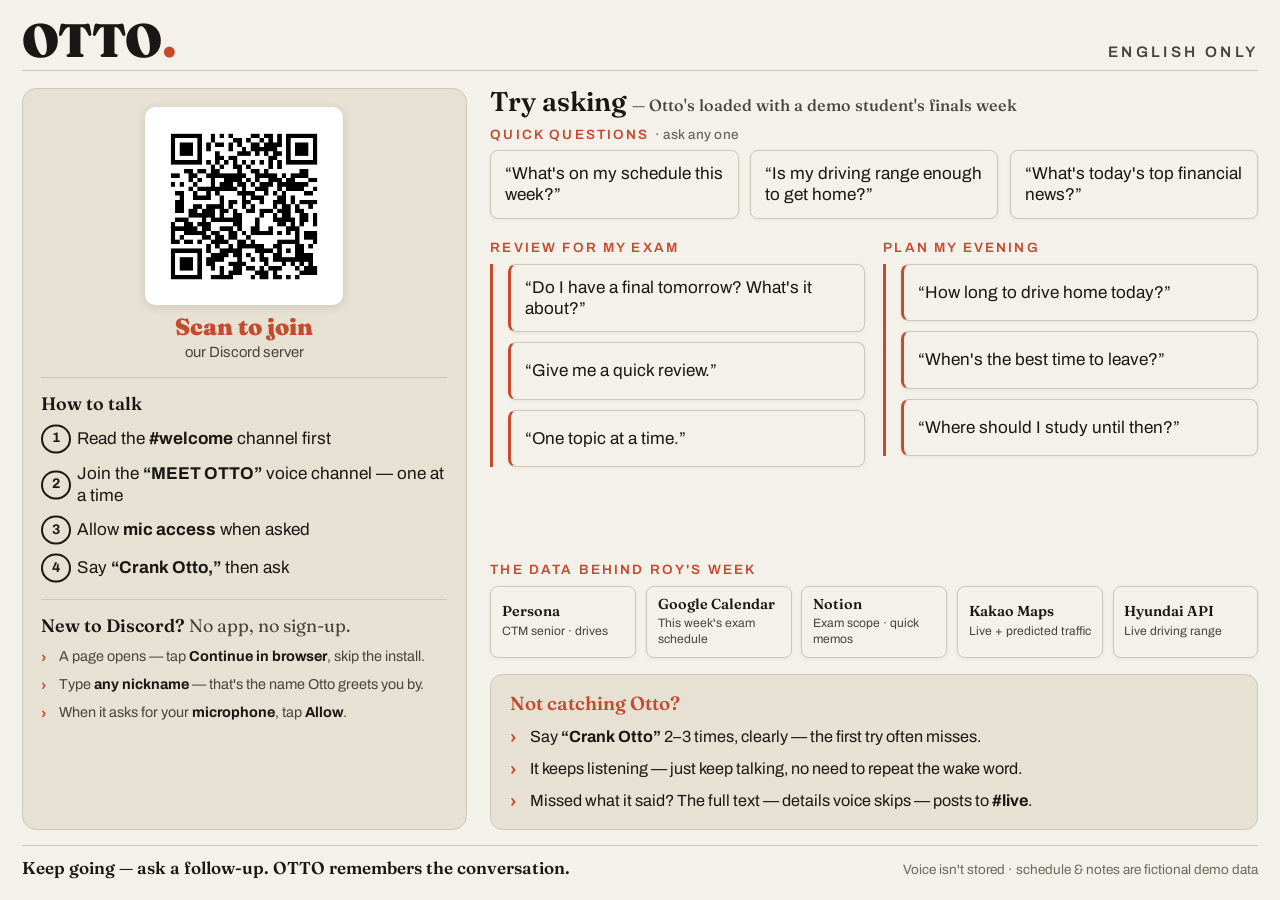
==== commit 6efbb135: "preview: ipad v9 — persona drop finals week, calendar=this weeks exams, help #live full-text note Co" ====
--- a/ipad-preview.html
+++ b/ipad-preview.html
@@ -211,8 +211,8 @@
       <div class="sources">
         <div class="src-label">The data behind Roy's week</div>
         <div class="src-row">
-          <div class="src"><div class="src-name">Persona</div><div class="src-eg">CTM senior · drives · finals week</div></div>
-          <div class="src"><div class="src-name">Google Calendar</div><div class="src-eg">Stats final — Thu 12:00</div></div>
+          <div class="src"><div class="src-name">Persona</div><div class="src-eg">CTM senior · drives</div></div>
+          <div class="src"><div class="src-name">Google Calendar</div><div class="src-eg">This week's exam schedule</div></div>
           <div class="src"><div class="src-name">Notion</div><div class="src-eg">Exam scope · quick memos</div></div>
           <div class="src"><div class="src-name">Kakao Maps</div><div class="src-eg">Live + predicted traffic</div></div>
           <div class="src"><div class="src-name">Hyundai API</div><div class="src-eg">Live driving range</div></div>
@@ -224,7 +224,7 @@
         <ul class="help-list">
           <li>Say <b>“Crank Otto”</b> 2–3 times, clearly — the first try often misses.</li>
           <li>It keeps listening — just keep talking, no need to repeat the wake word.</li>
-          <li>Quiet too long? Say <b>“Crank Otto”</b> again to wake it.</li>
+          <li>Missed what it said? The full text — details voice skips — posts to <b>#live</b>.</li>
         </ul>
       </div>
     </section>
